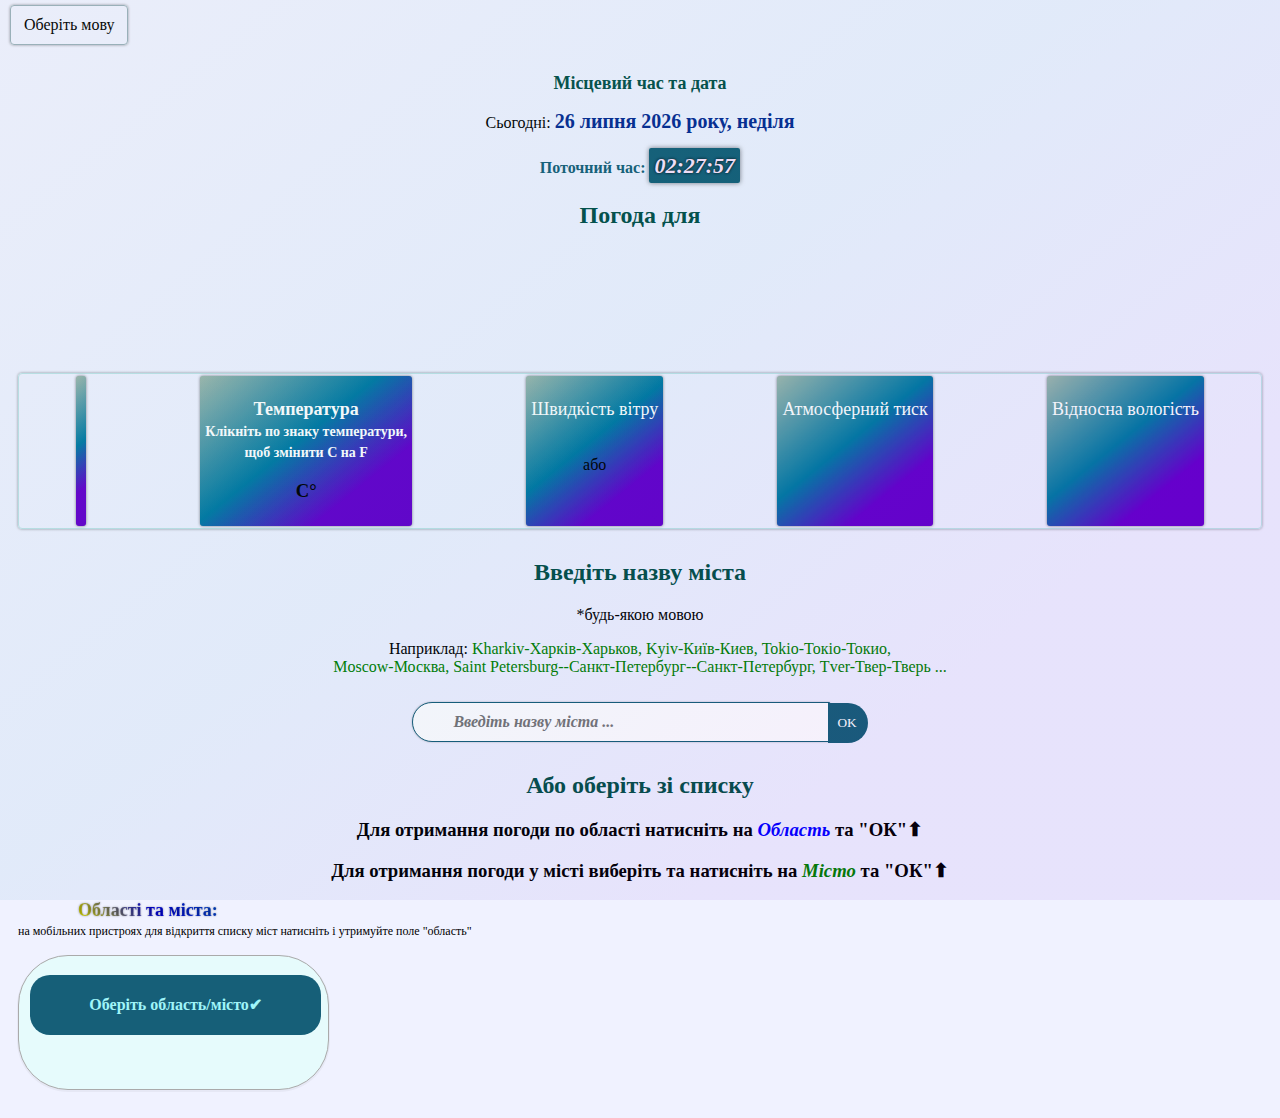
==== index_ua.html @ 48e8ec30 "Init" ====
<!DOCTYPE html>
<html lang="uk-UA">
<head>
  <meta charset="UTF-8">
  <meta name="viewport" content="width=device-width, initial-scale=1">
  <link rel="stylesheet" href="style.css">
  <link rel="stylesheet" href="https://unpkg.com/leaflet@1.5.1/dist/leaflet.css">
<script src="https://unpkg.com/leaflet@1.5.1/dist/leaflet.js"></script>   
<title>Прогноз погоди 4 дні українська</title>
</head>
<body id="B">
<div id="p_prldr"><div class="contpre"><span class="svg_anm"></span></div></div>

<div id="local">
<ul class="select3"><span id="sel">Оберіть мову</span>
<li class="first1"><a href=" ">Українська<img style="float:right" src="flag_ukraina.jpg" width="40" height="20"/><a></li>
<li class="first1"><a href="index_ru.html">Російська<img style="float:right" src="flag_rossiya.jpg" width="40" height="20"/></a></li>
</ul>
<div class="jumbotron">
    <h2  style="font-size:18px !important;">Місцевий час та дата</h2>
	<p>Сьогодні: <strong><span id="date"></span></strong></p>
    <p id="timeOuT">Поточний час: <strong><span id="time"></span></strong></p>
  
 <h2 >Погода для</h2>
      <p><span  id="city-text" style="font-size:22px;color:#0f3961;"></span><br>
      <span id="city-text2"></span><br>
     <span id="city-text3"></span><br>
     <span id="city-text4"></span><br>
     <span id="city-text5"></span><br>
     <span id="city-text6"></span></p>
 </div>
<div class="row">
        <div  id="weather">
          <img src="" id="weatherImg" class="center-block">
          <h3 id="weather-text" style="color:#FF66FF;"></h3>
        </div>
        <div  id="temp">
          <h3  style="font-size:18px !important;color:#fff;">Температура<br><span style="font-size: 14px;">Клікніть по знаку температури,<br> щоб змінити C на F</span></h3>
          <h3><span id="temp-text"></span> <span id="tempMode">C&deg</span></h3>
        </div>
        <div id="wind">
          <p style="font-size:18px !important;color:#fff;">Швидкість вітру</p>
          <p id="wind-text" style="font-size:16px !important;"></p>
<br>або<br>
		  <p id="wind-text2" style="font-size:16px !important;"></p>

        </div>
 <div class="col-md-4" id="pressure">
          <p style="font-size:18px !important;color:#fff;">Атмосферний тиск</p>
          <p id="wind-text3" style="font-size:16px !important;"></p>
        </div>
<div class="col-md-4" id="humidity">
          <p style="font-size:18px !important;color:#fff;">Відносна вологість</p>
          <p id="wind-text4" style="font-size:16px !important;"></p>

        </div> 
</div> 

<div class="left">
<div id="pole">
<h2>Введіть назву міста</h2>
<p>*будь-якою мовою</p>
 <p>Наприклад: <span style="color:green; font-size:16px;">Kharkiv-Харків-Харьков, Kyiv-Київ-Киев, Tokio-Токіо-Токио, <br>Moscow-Москва, Saint Petersburg--Санкт-Петербург--Санкт-Петербург, Tver-Твер-Тверь ...</span></p>
 <input type="text" value="" id="city" placeholder="Введіть назву міста ..."/>
 <button id="cityB" onclick="showDateTime();">OK</button>
<h2>Або оберіть зі списку</h2> 
<h3>Для отримання погоди по області натисніть на <span style='color:blue'><em>Область</em></span> та "ОК"&#11014;</h3>
<h3>Для отримання погоди у місті виберіть та натисніть на <span style='color:green'><em>Місто</em></span> та "ОК"&#11014;</h3>
</div>
<div><p> <span style="max-width: 255px; margin-left:60px;font-size:18px;font-weight:bold;margin-bottom:2px;background: linear-gradient(45deg, yellow 3%, blue 55%, #0a5fda);
  -webkit-background-clip: text;
  -webkit-text-fill-color: transparent;
  color: #0B2349;text-shadow:0 0 2px rgba(0,0,0,0.4);">Області та міста:</span><br><span style="font-size:12px;">на мобільних пристроях для відкриття списку міст натисніть і утримуйте поле "облaсть"</span></p></div>
<div class="select4"><ul  class="select" name="cityes"><div id="titl">Oберіть область/місто&#10004;</div>
    <p id="1" style="opacity:0;">0</p>
	<li class="first"><span value="Винницкая область" class="k">Вінницька обл.</span>
	     <ul id="select2">Міста
		   <li ><span class="s" value="Bar, UA">Бар</span></li>
		   <li ><span class="s" value="Bershad’, UA">Бершадь</span></li>
		   <li ><span class="s" value="Vinnytsya, UA">Вінниця</span></li>
		   <li ><span class="s" value="Haysyn, UA">Гайсин</span></li>
		   <li ><span class="s" value="Hnivan, UA">Гнівань</span></li>
		   <li ><span class="s" value="Zhmerynka, UA">Жмеринка</span></li>
		   <li ><span class="s" value="Illintsi, UA">Іллінці</span></li>
		   <li ><span class="s" value="Koziatyn, UA">Козятин</span></li>
		   <li ><span class="s" value="Ladyzhyn, UA">Ладижин</span></li>
		   <li ><span class="s" value="Lypovets, UA">Липовець</span></li>
		   <li ><span class="s" value="Mohyliv-Podilskyi, UA">Могилів-Подільський</span></li>
		   <li ><span class="s" value="Nemyriv, UA">Немирів</span></li>
		   <li ><span class="s" value="Pohrebyshche, UA">Погребище</span></li>
		   <li ><span class="s" value="Tulchyn, UA">Тульчин</span></li>
		   <li ><span class="s" value="	Khmilnyk, UA">Хмільник</span></li>
		   <li ><span class="s" value="Sharhorod, UA">Шаргород</span></li>
		   <li ><span class="s" value="Yampil, UA">Ямпіль</span></li>
		 </ul>		
	</li>
	<li class="first"><span value="Волынская область" class="k">Волинська обл.</span>
	     <ul id="select2">Міста
		   <li ><span class="s" value="Berestechko, UA">Берестечко</span></li>
		   <li ><span class="s" value="Volodymyr-Volynskyi,UA">Володимир-Волинський</span></li>
		   <li ><span class="s" value="Horokhiv, UA">Горохів</span></li>
		   <li ><span class="s" value="Kamin-Kashyrskyi, UA">Камінь-Каширський</span></li>
		   <li ><span class="s" value="Kivertsi, UA">Ківерці</span></li>
		   <li ><span class="s" value="Kovel, UA">Ковель</span></li>
		   <li ><span class="s" value="Lutsk, UA">Луцьк</span></li>
		   <li ><span class="s" value="Lyuboml, UA">Любомль</span></li>
		   <li ><span class="s" value="Novovolynsk, UA">Нововолинськ</span></li>
		   <li ><span class="s" value="Rozhyshche, UA">Рожище</span></li>
		   <li ><span class="s" value="Stara vyzhivka, UA">Стара Вижівка</span></li>
		   <li ><span class="s" value="Ustyluh, UA">Устилуг</span></li>
		   <li ><span class="s" value="Chatsk, UA">Шацьк</span></li>
		 </ul>		
	</li>
	<li class="first"><span value="Dnipropetrovska Oblast'" class="k">Дніпропетровська обл.</span>
	     <ul id="select2">Міста
		   <li ><span class="s" value="Apostolove, UA">Апостолове</span></li>
		   <li ><span class="s" value="Verkhivtseve, UA">Верхівцеве</span></li>
		   <li ><span class="s" value="Verkhnodniprovsk,UA">Верхньодніпровськ</span></li>
		   <li ><span class="s" value="Vilnohirsk, UA">Вільногірськ</span></li>
		   <li ><span class="s" value="Dnipropetrovsk">Дніпро</span></li>
		   <li ><span class="s" value="Zhovti Vody, UA">Жовті Води</span></li>
		   <li ><span class="s" value="Zelenodolsk, UA">Зеленодольськ</span></li>
		   <li ><span class="s" value="Dniprodzerzhynsk, UA">Кам'янське</span></li>
		   <li ><span class="s" value="Kryvyi Rih, UA">Кривий Ріг</span></li>
		   <li ><span class="s" value="Marhanets, UA">Марганець</span></li>
		   <li ><span class="s" value="Nikopol, UA">Нікополь</span></li>
		   <li ><span class="s" value="Novomoskovsk, UA">Новомосковськ</span></li>
		   <li ><span class="s" value="Pokrov, UA">Покров</span></li>
		   <li ><span class="s" value="Pavlohrad, UA">Павлоград</span></li>
		   <li ><span class="s" value="Pereshchepyne, UA">Перещепине</span></li>
		   <li ><span class="s" value="Pershotravensk, UA">Першотравенськ</span></li>
		   <li ><span class="s" value="Pidhorodne, UA">Підгородне</span></li>
		   <li ><span class="s" value="Piatykhatky, UA">П'ятихатки</span></li>
		   <li ><span class="s" value="Synelnykove, UA">Синельникове</span></li>
		   <li ><span class="s" value="Ternivka, UA">Тернівка</span></li>
		   <li ><span class="s" value="Tomakivka, UA">Томаківка</span></li>
		 </ul>	
	</li>
    <li class="first"><span value="Донецкая область" class="k">Донецька обл.</span>
	     <ul id="select2">Міста
		   <li ><span class="s" value="Avdiivka, UA">Авдіївка</span></li>
		   <li ><span class="s" value="Amvrosiivka, UA">Амвросіївка</span></li>
		   <li ><span class="s" value="Bakhmut, UA">Бахмут</span></li>
		   <li ><span class="s" value="Belitskoye, UA">Білицьке</span></li>
		   <li ><span class="s" value="Bilozerske, UA">Білозерське</span></li>
		   <li ><span class="s" value="Bunhe, UA">Бунге</span></li>
		   <li ><span class="s" value="Volnovakha, UA">Волноваха</span></li>
		   <li ><span class="s" value="Vuhlehirsk, UA">Вуглегірськ</span></li>
		   <li ><span class="s" value="Vuhledar, UA">Вугледар</span></li>
		   <li ><span class="s" value="Horlivka, UA">Горлівка</span></li>
		   <li ><span class="s" value="Hirnyk, UA">Гірник</span></li>
		   <li ><span class="s" value="Debaltseve, UA">Дебальцеве</span></li>
		   <li ><span class="s" value="Dobropillia, UA">Добропілля</span></li>
		   <li ><span class="s" value="Dokuchaievsk, UA">Докучаєвськ</span></li>
		   <li ><span class="s" value="Donetsk, UA">Донецьк</span></li>
		   <li ><span class="s" value="Druzhkivka, UA">Дружківка</span></li>
		   <li ><span class="s" value="Yenakiieve, UA">Єнакієве</span></li>
		   <li ><span class="s" value="Zhdanivka, UA">Жданівка</span></li>
		   <li ><span class="s" value="Zalizne, UA">Залізне</span></li>
		   <li ><span class="s" value="Zuhres, UA">Зугрес</span></li>
		   <li ><span class="s" value="Synelnykove, UA">Іловайськ</span></li>
		   <li ><span class="s" value="Ternivka, UA">Кальмиуське</span></li>
		   <li ><span class="s" value="Kostiantynivka, UA">Костянтинівка</span></li>
		   <li ><span class="s" value="Kramatorsk, UA">Краматорськ</span></li>
		   <li ><span class="s" value="Krasnohorivka, UA">Красногорівка</span></li>
		   <li ><span class="s" value="Kurakhove, UA">Курахове</span></li>
		   <li ><span class="s" value="Lyman, UA">Лиман</span></li>
		   <li ><span class="s" value="Makiivka, UA">Макіївка</span></li>
		   <li ><span class="s" value="Mariupol, UA">Маріуполь</span></li>
		   <li ><span class="s" value="Marinka, UA">Мар’їнка</span></li>
		   <li ><span class="s" value="Myrnohrad, UA">Мирноград</span></li>
		   <li ><span class="s" value="Mospyne, UA">Моспине</span></li>
		   <li ><span class="s" value="Mykolayivka, UA">Миколаївка</span></li>
		   <li ><span class="s" value="Novoazovsk, UA">Новоазовськ</span></li>
		   <li ><span class="s" value="Novohrodivka, UA">Новогродівка</span></li>
		   <li ><span class="s" value="Pokrovsk, UA">Покровськ</span></li>
		   <li ><span class="s" value="Rodynske, UA">Родинське</span></li>
		   <li ><span class="s" value="Svitlodarsk, UA">Світлодарськ</span></li>
		   <li ><span class="s" value="Sviatohirsk, UA">Святогірськ</span></li>
		   <li ><span class="s" value="Siversk, UA">Сіверськ</span></li>
		   <li ><span class="s" value="Selydove, UA">Селидове</span></li>
		   <li ><span class="s" value="Sloviansk, UA">Слов’янськ</span></li>
		   <li ><span class="s" value="Snizhne, UA">Сніжне</span></li>
		   <li ><span class="s" value="Soledar, UA">Соледар</span></li>
		   <li ><span class="s" value="Starobesheve, UA">Саробешево</span></li>
		   <li ><span class="s" value="Toretsk, UA">Торецьк</span></li>
		   <li ><span class="s" value="Ukrainsk, UA">Українськ</span></li>
		   <li ><span class="s" value="Khartsyzk, UA">Харцизьк</span></li>
		   <li ><span class="s" value="Khrestivka, UA">Хрестівка</span></li>
		   <li ><span class="s" value="Chasiv Yar, UA">Часів Яр</span></li>
		   <li ><span class="s" value="Chystiakove, UA">Чистякове</span></li>
		   <li ><span class="s" value="Shakhtarsk, UA">Шахтарськ</span></li>
		   <li ><span class="s" value="Yasynuvata, UA">Ясинувата</span></li>
		 </ul>	
	</li>
    <li class="first"><span value="Житомирская область" class="k">Житомирська обл.</span>
	     <ul id="select2">Міста
		   <li ><span class="s" value="Andrushivka, UA">Андрушівка</span></li>
		   <li ><span class="s" value="Baranivka, UA">Баранівка</span></li>
		   <li ><span class="s" value="Berdychiv, UA">Бердичів</span></li>
		   <li ><span class="s" value="Zhytomyr, UA">Житомир</span></li>
		   <li ><span class="s" value="Korosten, UA">Коростень</span></li>
		   <li ><span class="s" value="Korostyshiv, UA">Коростишів</span></li>
		   <li ><span class="s" value="Malyn, UA">Малин</span></li>
		   <li ><span class="s" value="Novohrad-Volynskyi, UA">Новоград-Волинський</span></li>
		   <li ><span class="s" value="Ovruch, UA">Овруч</span></li>
		   <li ><span class="s" value="Olevsk, UA">Олевськ</span></li>
		   <li ><span class="s" value="Radomyshl, UA">Радомишль</span></li>
		   <li ><span class="s" value="Chudniv, UA">Чуднів</span></li>
		 </ul>	
	</li>
    <li class="first"><span value="Закарпатская область" class="k">Закарпатська обл.</span>
	    <ul id="select2">Міста
		   <li ><span class="s" value="Berehove, UA">Берегове</span></li>
		   <li ><span class="s" value="Vynohradiv, UA">Виноградів</span></li>
		   <li ><span class="s" value="Irshava, UA">Іршава</span></li>
		   <li ><span class="s" value="Mukacheve, UA">Мукачеве</span></li>
		   <li ><span class="s" value="Perechyn, UA">Перечин</span></li>
		   <li ><span class="s" value="Rakhiv, UA">Рахів</span></li>
		   <li ><span class="s" value="Svalyava, UA">Свалява</span></li>
		   <li ><span class="s" value="Tiachiv, UA">Тячів</span></li>
		   <li ><span class="s" value="Uzhhorod, UA">Ужгород</span></li>
		   <li ><span class="s" value="Khust, UA">Хуст</span></li>
		   <li ><span class="s" value="Chop, UA">Чоп</span></li>
		 </ul>	
	</li>
    <li class="first"><span value="Запорожская область" class="k">Запорізька обл.</span>
	     <ul id="select2">Міста
		   <li ><span class="s" value="Berdiansk, UA">Бердянськ</span></li>
		   <li ><span class="s" value="Vasylivka, UA">Василівка</span></li>
		   <li ><span class="s" value="Vilniansk, UA">Вільнянськ</span></li>
		   <li ><span class="s" value="Hulyaypole, UA">Гуляйполе</span></li>
		   <li ><span class="s" value="Dniprorudne, UA">Дніпрорудне</span></li>
		   <li ><span class="s" value="Zaporizhzhia, UA">Запорі́жжя</span></li>
		   <li ><span class="s" value="Melitopol, UA">Мелітополь</span></li>
		   <li ><span class="s" value="Molochansk, UA">Молочанськ</span></li>
		   <li ><span class="s" value="Orikhiv, UA">Оріхів</span></li>
		   <li ><span class="s" value="Polohy, UA">Пологи</span></li>
		   <li ><span class="s" value="Prymorsk, UA">Приморськ</span></li>
		   <li ><span class="s" value="Tokmak, UA">Токмак</span></li>
		   <li ><span class="s" value="Enerhodar, UA">Енергодар</span></li>
		 </ul>	
	</li>
    <li class="first"><span value="Ивано-Франковская область" class="k">Івано-Франківська обл.</span>
	     <ul id="select2">Міста
		   <li ><span class="s" value="Bolekhiv, UA">Болехів</span></li>
		   <li ><span class="s" value="Burshtyn, UA">Бурштин</span></li>
		   <li ><span class="s" value="Galich, UA">Галич</span></li>
		   <li ><span class="s" value="Horodenka, UA">Городенка</span></li>
		   <li ><span class="s" value="Dolyna, UA">Долина</span></li>
		   <li ><span class="s" value="Ivano-Frankivsk, UA">Івано-Франківськ</span></li>
		   <li ><span class="s" value="Kalush, UA">Калуш</span></li>
		   <li ><span class="s" value="Kolomyya, UA">Коломия</span></li>
		   <li ><span class="s" value="Kosiv, UA">Косів</span></li>
		   <li ><span class="s" value="Nadvirna, UA">Надвірна</span></li>
		   <li ><span class="s" value="Rogatin, UA">Рогатин</span></li>
		   <li ><span class="s" value="Sniatyn, UA">Снятин</span></li>
		   <li ><span class="s" value="Tlumach, UA">Тлумач</span></li>
		   <li ><span class="s" value="Tysmenytsya, UA">Тисмениця</span></li>
		   <li ><span class="s" value="Yaremche, UA">Яремче</span></li>
		 </ul>	
	</li>
    <li class="first"><span value="Киевская область" class="k">Київська обл.</span>
	     <ul id="select2">Міста
		   <li ><span class="s" value="Bila Tserkva">Біла Церква</span></li>
		   <li ><span class="s" value="Berezan">Березань</span></li>
		   <li ><span class="s" value="Bohuslav">Богуслав</span></li>
		   <li ><span class="s" value="Boryspil">Бориспіль</span></li>
		   <li ><span class="s" value="Boyarka">Боярка</span></li>
		   <li ><span class="s" value="Brovary, Kyyivs’ka Oblast’, UA">Бровари</span></li>
		   <li ><span class="s" value="Bucha">Буча</span></li>
		   <li ><span class="s" value="Vasylkiv">Васильків</span></li>
		   <li ><span class="s" value="Vyshneve">Вишневе</span></li>
		   <li ><span class="s" value="Vyshhorod">Вишгород</span></li>
		   <li ><span class="s" value="Irpin">Ірпінь</span></li>
		   <li ><span class="s" value="Kaharlyk">Кагарлик</span></li>
		   <li ><span class="s" value="Kyiv">Київ</span></li>
		   <li ><span class="s" value="Myronivka">Миронівка</span></li>
		   <li ><span class="s" value="Obukhiv">Обухів</span></li>
		   <li ><span class="s" value="Pereiaslav-Khmelnytskyi">Переяслав</span></li>
		   <li ><span class="s" value="Pripyat, Kyyivs’ka Oblast’, UA">Прип'ять</span></li>
		   <li ><span class="s" value="Rzhyschiv">Ржищів</span></li>
		   <li ><span class="s" value="Skvyra">Сквира</span></li>
		   <li ><span class="s" value="Slavutich">Славутич</span></li>
		   <li ><span class="s" value="Tarashcha">Тараща</span></li>
		   <li ><span class="s" value="Tetiiv">Тетіїв</span></li>
		   <li ><span class="s" value="Uzyn">Узин</span></li>
		   <li ><span class="s" value="Ukrainka">Українка</span></li>
		   <li ><span class="s" value="Fastiv">Фастів</span></li>
		   <li ><span class="s" value="Chornobyl">Чорнобиль</span></li>
		   <li ><span class="s" value="Yahotyn">Яготин</span></li>
		 </ul>	
	</li>
    <li class="first"><span value="Кировоградская область" class="k">Кіровоградська обл.</span>
	     <ul id="select2">Міста
		   <li ><span class="s" value="Oleksandriia, UA">Олександрія</span></li>
		   <li ><span class="s" value="Blahovishchenske, UA">Благовіщенське</span></li>
		   <li ><span class="s" value="Bobrynets, IUA">Бобринець</span></li>
		   <li ><span class="s" value="Hayvoron, UA">Гайворон</span></li>
		   <li ><span class="s" value="Dolynska, UA">Долинська</span></li>
		   <li ><span class="s" value="Znamianka, UA">Знам’янка</span></li>
		   <li ><span class="s" value="Kropyvnytskyi, UA">Кропивницький</span></li>
		   <li ><span class="s" value="Mala Vyska, UA">Мала Виска</span></li>
		   <li ><span class="s" value="Novomyrhorod, UA">Новомиргород</span></li>
		   <li ><span class="s" value="Novoukrayinka, UA">Новоукраїнка</span></li>
		   <li ><span class="s" value="Pomichna, UA">Помічна</span></li>
		   <li ><span class="s" value="Svitlovodsk, UA">Світловодськ</span></li>
		 </ul>	
	</li>
    <li class="first"><span value="Луганская область" class="k">Луганська обл.</span>
	     <ul id="select2">Міста
		   <li ><span class="s" value="Oleksandrivsk, UA">Олександрівськ</span></li>
		   <li ><span class="s" value="Almazna, UA">Алмазна</span></li>
		   <li ><span class="s" value="Alchevsk, UA">Алчевськ</span></li>
		   <li ><span class="s" value="Antratsit, UA">Антрацит</span></li>
		   <li ><span class="s" value="Khrustalne, UA">Боково-Хрустальне</span></li>
		   <li ><span class="s" value="Bryanka, UA">Брянка</span></li>
		   <li ><span class="s" value="Chervonopartizansk, UA">Вознесенівка</span></li>
		   <li ><span class="s" value="Holubivka, UA">Голубівка</span></li>
		   <li ><span class="s" value="Hirske, UA">Гірське</span></li>
		   <li ><span class="s" value="Sverdlovsk, UA">Довжанськ</span></li>
		   <li ><span class="s" value="Zymohiria, UA">Зимогір’я</span></li>
		   <li ><span class="s" value="Zolote, UA">Золоте</span></li>
		   <li ><span class="s" value="Zorynsk, UA">Зоринськ</span></li>
		   <li ><span class="s" value="Irmino, UA">Ірміно</span></li>
		   <li ><span class="s" value="Kadiivka, UA">Кадіївка</span></li>
		   <li ><span class="s" value="Artemivsk, UA">Кипуче</span></li>
		   <li ><span class="s" value="Kreminna, UA">Кремінна</span></li>
		   <li ><span class="s" value="Lysychansk, UA">Лисичанськ</span></li>
		   <li ><span class="s" value="Luhansk, UA">Луганськ</span></li>
		   <li ><span class="s" value="Lutuhyne, UA">Лутугине</span></li>
		   <li ><span class="s" value="Miusynsk, UA">Міусинськ</span></li>
		   <li ><span class="s" value="Molodohvardiysk, UA">Молодогвардійськ</span></li>
		   <li ><span class="s" value="Novodruzhesk, UA">Новодружеськ</span></li>
		   <li ><span class="s" value="Pervomaisk, UA">Первомайськ</span></li>
		   <li ><span class="s" value="Perevalsk, UA">Перевальськ</span></li>
		   <li ><span class="s" value="Petrovske, UA">Петрово-Красносілля</span></li>
		   <li ><span class="s" value="Popasnaya, UA">Попасна</span></li>
		   <li ><span class="s" value="Pryvillya, UA">Привілля</span></li>
		   <li ><span class="s" value="Rovenki, UA">Ровеньки</span></li>
		   <li ><span class="s" value="Rubizhne, UA">Рубіжне</span></li>
		   <li ><span class="s" value="Svatove, UA">Сватове</span></li>
		   <li ><span class="s" value="Krasnodon, UA">Сорокине</span></li>
		   <li ><span class="s" value="Sievierodonetsk, UA">Сєвєродонецьк</span></li>
		   <li ><span class="s" value="Starobilsk, UA">Старобільськ</span></li>
		   <li ><span class="s" value="Sukhodilsk, UA">Суходільськ</span></li>
		   <li ><span class="s" value="Schastia, UA">Щастя</span></li>
		   <li ><span class="s" value="Khrustalne, UA">Хрустальний</span></li>
		 </ul>	
	</li>
    <li class="first"><span  value="Львовская область" class="k">Львівська обл.</span>
	     <ul id="select2">Міста
		   <li ><span class="s" value="Belz, UA">Белз</span></li>
		   <li ><span class="s" value="Bibrka, UA">Бібрка</span></li>
		   <li ><span class="s" value="Boryslav, UA">Борислав</span></li>
		   <li ><span class="s" value="Brody, UA">Броди</span></li>
		   <li ><span class="s" value="Velyki Mosty, UA">Великі Мости</span></li>
		   <li ><span class="s" value="Vynnyky, UA">Винники</span></li>
		   <li ><span class="s" value="Hlyniany, UA">Глиняни</span></li>
		   <li ><span class="s" value="Horodok, UA">Городок</span></li>
		   <li ><span class="s" value="Dobromyl, UA">Добромиль</span></li>
		   <li ><span class="s" value="Drogobych, UA">Дрогобич</span></li>
		   <li ><span class="s" value="Dublyany, UA">Дубляни</span></li>
		   <li ><span class="s" value="Zhydachiv, UA">Жидачів</span></li>
		   <li ><span class="s" value="Zhovkva, UA">Жовква</span></li>
		   <li ><span class="s" value="Zolochiv, UA">Золочів</span></li>
		   <li ><span class="s" value="Komarno, UA">Комарно</span></li>
		   <li ><span class="s" value="Lviv, UA">Львів</span></li>
		   <li ><span class="s" value="Morshin, UA">Моршин</span></li>
		   <li ><span class="s" value="Mostyska, UA">Мостиська</span></li>
		   <li ><span class="s" value="Mykolaiv, UA">Миколаїв</span></li>
		   <li ><span class="s" value="Novoiavorivsk, UA">Новояворівськ</span></li>
		   <li ><span class="s" value="Novyi Kalyniv, UA">Новий Калинів</span></li>
		   <li ><span class="s" value="Novyi Rozdil, UA">Новий Розділ</span></li>
		   <li ><span class="s" value="Peremyshliany, UA">Перемишляни</span></li>
		   <li ><span class="s" value="Pustomyty, UA">Пустомити</span></li>
		   <li ><span class="s" value="Rava-Ruska, UA">Рава-Руська</span></li>
		   <li ><span class="s" value="Radekhiv, UA">Радехів</span></li>
		   <li ><span class="s" value="Rudki, UA">Рудки</span></li>
		   <li ><span class="s" value="Sambir, UA">Самбір</span></li>
		   <li ><span class="s" value="Skole, UA">Сколе</span></li>
		   <li ><span class="s" value="Sokal, UA">Сокаль</span></li>
		   <li ><span class="s" value="Sosnivka, UA">Соснівка</span></li>
		   <li ><span class="s" value="Staryi Sambir, UA">Старий Самбір</span></li>
		   <li ><span class="s" value="Stebnik, UA">Стебник</span></li>
		   <li ><span class="s" value="Stryi, UA">Стрий</span></li>
		   <li ><span class="s" value="Sudovaya Vishnya, UA">Судова Вишня</span></li>
		   <li ><span class="s" value="Truskavets, UA">Трускавець</span></li>
		   <li ><span class="s" value="Turka, UA">Турка</span></li>
		   <li ><span class="s" value="Uhniv, UA">Угнів</span></li>
		   <li ><span class="s" value="Khodoriv, UA">Ходорів</span></li>
		   <li ><span class="s" value="Khyriv, UA">Хирів</span></li>
		   <li ><span class="s" value="Chervonograd, UA">Червоноград</span></li>
		   <li ><span class="s" value="Yavoriv, UA">Яворів</span></li>
		 </ul>	
	</li>
    <li class="first"><span value="Николаевская область" class="k">Миколаївська обл.</span>
	     <ul id="select2">Міста
		   <li ><span class="s" value="Arbuzynka, UA">Арбузинка</span></li>
		   <li ><span class="s" value="Bashtanka, UA">Баштанка</span></li>
		   <li ><span class="s" value="Berezanka, UA">Березанка</span></li>
		   <li ><span class="s" value="Bereznehuvate, UA">Березнеговате</span></li>
		   <li ><span class="s" value="Bratske, UA">Братське</span></li>
		   <li ><span class="s" value="Veselynove, UA">Веселинове</span></li>
		   <li ><span class="s" value="Voznesensk, UA">Вознесенськ</span></li>
		   <li ><span class="s" value="Vradiyivka, UA">Врадіївка</span></li>
		   <li ><span class="s" value="Domanivka, UA">Доманівка</span></li>
		   <li ><span class="s" value="Yelanets’, UA">Єланець</span></li>
		   <li ><span class="s" value="Kazanka, UA">Казанка</span></li>
		   <li ><span class="s" value="Kryve Ozero, UA">Криве Озеро</span></li>
		   <li ><span class="s" value="Mykolaiv, UA">Миколаїв</span></li>
		   <li ><span class="s" value="Nova Odesa, UA">Нова Одеса</span></li>
		   <li ><span class="s" value="Novyy Buh, UA">Новий Буг</span></li>
		   <li ><span class="s" value="Ochakiv, UA">Очаків</span></li>
		   <li ><span class="s" value="Pervomaysk, Mykolayivs’ka Oblast’, UA">Первомайськ</span></li>
		   <li ><span class="s" value="Snihurivka, UA">Снігурівка</span></li>
		   <li ><span class="s" value="Yuzhnoukrainsk, UA">Южноукраїнськ</span></li>
		 </ul>	
	</li>
    <li class="first"><span value="Одесская область" class="k">Одеська обл.</span>
	     <ul id="select2">Міста
		   <li ><span class="s" value="Ananiv, UA">Ананьїв</span></li>
		   <li ><span class="s" value="Artsyz, UA">Арциз</span></li>
		   <li ><span class="s" value="Balta, UA">Балта</span></li>
		   <li ><span class="s" value="Bilhorod-Dnistrovskyi, UA">Білгород-Дністровський</span></li>
		   <li ><span class="s" value="Bilyayivka, UA">Біляївка</span></li>
		   <li ><span class="s" value="Berezіvka, UA">Березівка</span></li>
		   <li ><span class="s" value="Bolhrad, UA">Болград</span></li>
		   <li ><span class="s" value="Vylkove, UA">Вилкове</span></li>
		   <li ><span class="s" value="Izmayil, UA">Ізмаїл</span></li>
		   <li ><span class="s" value="Kiliia, UA">Кілія</span></li>
		   <li ><span class="s" value="Kodyma, UA">Кодима</span></li>
		   <li ><span class="s" value="Odessa, UA">Одеса</span></li>
		   <li ><span class="s" value="Podilsk, UA">Подільськ</span></li>
		   <li ><span class="s" value="Rozdilna, UA">Роздільна</span></li>
		   <li ><span class="s" value="Reni, UA">Рені</span></li>
		   <li ><span class="s" value="Tatarbunary, UA">Татарбунари</span></li>
		   <li ><span class="s" value="Teplodar, UA">Теплодар</span></li>
		   <li ><span class="s" value="Illichivsk, UA">Чорноморськ</span></li>
		   <li ><span class="s" value="Yuzhne, UA">Южне</span></li>
		 </ul>	
	</li>	
    <li class="first"><span value="Полтавская область" class="k">Полтавська обл.</span>
	     <ul id="select2">Міста
		   <li ><span class="s" value="Hadyach, UA">Гадяч</span></li>
		   <li ><span class="s" value="Hlobyne, UA">Глобине</span></li>
		   <li ><span class="s" value="Komsomolsk, UA">Горішні Плавні</span></li>
		   <li ><span class="s" value="Hrebinka, UA">Гребінка</span></li>
		   <li ><span class="s" value="Zavodske, UA">Заводське</span></li>
		   <li ><span class="s" value="Zinkiv, UA">Зіньків</span></li>
		   <li ><span class="s" value="Karlivka, UA">Карлівка</span></li>
		   <li ><span class="s" value="Kobelyaky, UA">Кобеляки</span></li>
		   <li ><span class="s" value="Kremenchuk, UA">Кременчук</span></li>
		   <li ><span class="s" value="Lokhvytsya, UA">Лохвиця</span></li>
		   <li ><span class="s" value="Lubny, UA">Лубни</span></li>
		   <li ><span class="s" value="Myrhorod, UA">Миргород</span></li>
		   <li ><span class="s" value="Pyryatyn, UA">Пирятин</span></li>
		   <li ><span class="s" value="Poltava, UA">Полтава</span></li>
		   <li ><span class="s" value="Khorol, UA">Хорол</span></li>
		 </ul>	
	</li>	     	    
	<li class="first"><span  value="Rivnens’ka Oblast’" class="k">Рівненська обл.</span>
	     <ul id="select2">Міста
		   <li ><span class="s" value="Berezne, UA">Березне</span></li>
		   <li ><span class="s" value="Dubno, UA">Дубно</span></li>
		   <li ><span class="s" value="Dubrovytsya, UA">Дубровиця</span></li>
		   <li ><span class="s" value="Zdolbuniv, UA">Здолбунів</span></li>
		   <li ><span class="s" value="Korets, UA">Корець</span></li>
		   <li ><span class="s" value="Kostopil, UA">Костопіль</span></li>
		   <li ><span class="s" value="Kuznetsovsk, UA">Вараш</span></li>
		   <li ><span class="s" value="Ostroh, UA">Острог</span></li>
		   <li ><span class="s" value="Radyvyliv, UA">Радивилів</span></li>
		   <li ><span class="s" value="Rivne, UA">Рівне</span></li>
		   <li ><span class="s" value="Sarny, UA">Сарни</span></li>
		 </ul>	
	</li>			
    <li class="first"><span value="Сумская область" class="k">Сумська обл.</span>
	     <ul id="select2">Міста
		   <li ><span class="s" value="Okhtyrka, UA">Охтирка</span></li>
		   <li ><span class="s" value="Bilopillya, UA">Білопілля</span></li>
		   <li ><span class="s" value="Buryn, UA">Буринь</span></li>
		   <li ><span class="s" value="Vorozhba, UA">Ворожба</span></li>
		   <li ><span class="s" value="Hlukhiv, UA">Глухів</span></li>
		   <li ><span class="s" value="Druzhba, UA">Дружба</span></li>
		   <li ><span class="s" value="Konotop, UA">Конотоп</span></li>
		   <li ><span class="s" value="Krolevets, UA">Кролевець</span></li>
		   <li ><span class="s" value="Lebedyn, UA">Лебедин</span></li>
		   <li ><span class="s" value="Putyvl, UA">Путивль</span></li>
		   <li ><span class="s" value="Romny, UA">Ромни</span></li>
		   <li ><span class="s" value="Seredyna-Buda, UA">Середина-Буда</span></li>
		   <li ><span class="s" value="Sumy, UA>Суми</span></li>
		   <li ><span class="s" value="Trostianets, UA">Тростянець</span></li>
		   <li ><span class="s" value="Shostka, UA">Шостка</span></li>
		 </ul>	
	</li>
    <li class="first"><span value="Тернопольская область" class="k">Тернопільська обл.</span>
	     <ul id="select2">Міста
		   <li ><span class="s" value="Berezhany, UA">Бережани</span></li>
           <li ><span class="s" value="Borshchiv, UA">Борщів</span></li>
		   <li ><span class="s" value="Buchach, UA">Бучач</span></li>
		   <li ><span class="s" value="Zalishchyky, UA">Заліщики</span></li>
		   <li ><span class="s" value="Zbarazh, UA">Збараж</span></li>
		   <li ><span class="s" value="Zboriv, UA">Зборів</span></li>
		   <li ><span class="s" value="Kopychyntsi, UA">Копичинці</span></li>
		   <li ><span class="s" value="Kremenets, UA">Кременець</span></li>
		   <li ><span class="s" value="Lanivtsi, UA">Ланівці</span></li>
		   <li ><span class="s" value="Monastyryska, UA">Монастириська</span></li>
		   <li ><span class="s" value="Pidhaytsi, UA">Підгайці</span></li>
		   <li ><span class="s" value="Pochaiv, UA">Почаїв</span></li>
		   <li ><span class="s" value="Skalat, UA">Скалат</span></li>
		   <li ><span class="s" value="Terebovlya, UA">Теребовля</span></li>
		   <li ><span class="s" value="Ternopil, UA">Тернопіль</span></li>
		   <li ><span class="s" value="Khorostkiv, UA">Хоростків</span></li>
		   <li ><span class="s" value="Chortkiv, UA">Чортків</span></li>
		   <li ><span class="s" value="Shumsk, UA">Шумськ</span></li>
		 </ul>	
	</li>
	<li class="first"><span value="Харьковская область" class="k">Харківська обл.</span>
	     <ul id="select2">Міста
	       <li ><span class="s" value="Balakliia, UA">Балаклія</span></li>
           <li ><span class="s" value="Barvinkove, UA">Барвінкове</span></li>
           <li ><span class="s" value="Bohodukhiv, UA">Богодухів</span></li>
           <li ><span class="s" value="Valky, UA">Валки</span></li>
           <li ><span class="s" value="Vovchansk, UA">Вовчанськ</span></li>
           <li ><span class="s" value="Derhachi, UA">Дергачі</span></li>
           <li ><span class="s" value="Zmiyev, UA">Зміїв</span></li>
           <li ><span class="s" value="Izium, UA">Ізюм</span></li>
           <li ><span class="s" value="Chervonograd, UA">Червоноград</span></li>
           <li ><span class="s" value="Kupiansk, UA">Куп'янськ</span></li>
           <li ><span class="s" value="Lozova, UA">Лозова</span></li>
           <li ><span class="s" value="Lyubotyn, UA">Люботин</span></li>
           <li ><span class="s" value="Merefa, UA">Мерефа</span></li>
           <li ><span class="s" value="Pervomaiskyi, UA">Первомайський</span></li>
           <li ><span class="s" value="Pivdenne, UA">Південне</span></li>
           <li ><span class="s" value="Kharkiv, UA">Харків</span></li>
           <li ><span class="s" value="Chuhuiv, UA">Чугуїв</span></li>
		 </ul>
    </li>
    <li class="first"><span value="Херсонская область" class="k">Херсонська обл.</span>
	     <ul id="select2">Міста
			<li ><span class="s" value="Oleshky, UA">Олешки</span></li>	
			<li ><span class="s" value="Beryslav, UA">Берислав</span></li>
			<li ><span class="s" value="Bilozerka, UA">Білозерка</span></li>
			<li ><span class="s" value="Velyka Lepetykha, UA">Велика Лепетиха</span></li>
			<li ><span class="s" value="Velyka Oleksandrivka, UA">Велика Олександрівка</span></li>
			<li ><span class="s" value="Verkhniy Rohachyk, UA">Верхній Рогачик</span></li>
			<li ><span class="s" value="Vysokopillia, UA">Високопілля</span></li>
			<li ><span class="s" value="Henichesk, UA">Генічеськ</span></li>
			<li ><span class="s" value="Hola Prystan, UA">Гола Пристань</span></li>
			<li ><span class="s" value="Hornostayivka, UA">Горностаївка</span></li>
			<li ><span class="s" value="Kalanchak, UA">Каланчак</span></li>
			<li ><span class="s" value="Kakhovka, UA">Каховка</span></li>
			<li ><span class="s" value="Nyzhni Sirohozy, UA">Нижні Сірогози</span></li>
			<li ><span class="s" value="Nova Kakhovka, UA">Нова Каховка</span></li>
			<li ><span class="s" value="Novovorontsovka, UA">Нововоронцовка</span></li>
			<li ><span class="s" value="Novotroitske, UA">Новотроїцьке</span></li>
			<li ><span class="s" value="Skadovsk, UA">Скадовськ</span></li>
			<li ><span class="s" value="Chaplynka, UA">Чаплинка</span></li>
			<li ><span class="s" value="Tavriisk, UA">Таврійськ</span></li>
			<li ><span class="s" value="Kherson, UA">Херсон</span></li>
        </ul>			
	</li>
	<li class="first"><span value="Хмельницкая область" class="k">Хмельницька обл.</span>
	     <ul id="select2">Міста
			<li ><span class="s" value="Volochysk, UA">Волочиськ</span></li>
            <li ><span class="s" value="Horodok, Khmel’nyts’ka Oblast’, UA">Городок</span></li>
            <li ><span class="s" value="Derazhnya, UA">Деражня</span></li>
            <li ><span class="s" value="Dunaivtsi, UA">Дунаївці</span></li>
            <li ><span class="s" value="Iziaslav, UA">Ізяслав</span></li>
            <li ><span class="s" value="Kamieniec Podolski, UA">Кам'янець-Подільський</span></li>
            <li ><span class="s" value="Krasyliv, UA">Красилів</span></li>
            <li ><span class="s" value="Netishyn, UA">Нетішин</span></li>
            <li ><span class="s" value="Polonne, UA">Полонне</span></li>
            <li ><span class="s" value="Slavuta, UA">Славута</span></li>
            <li ><span class="s" value="Starokostiantyniv, UA">Старокостянтинів</span></li>
            <li ><span class="s" value="Khmelnytskyy, UA">Хмельницький</span></li>
            <li ><span class="s" value="Shepetivka, UA">Шепетівка</span></li>
        </ul>			
	</li>
    <li class="first"><span value="Черкасская область" class="k">Черкаська обл.</span>
	    <ul id="select2">Міста
			<li ><span class="s" value="Vatutine, UA">Ватутіне</span></li>
            <li ><span class="s" value="Horodyshche, Cherkas’ka Oblast’, UA">Городище</span></li>
            <li ><span class="s" value="Zhashkiv, UA">Жашків</span></li>
            <li ><span class="s" value="Zvenyhorodka, UA">Звенигородка</span></li>
            <li ><span class="s" value="Zolotonosha, UA">Золотоноша</span></li>
            <li ><span class="s" value="Kamianka, UA">Кам'янка</span></li>
            <li ><span class="s" value="Kaniv, UA">Канів</span></li>
            <li ><span class="s" value="Korsun-Shevchenkivskyi, UA">Корсунь-Шевченківський</span></li>
			<li ><span class="s" value="Monastyryshche, UA">Монастирище</span></li>
			<li ><span class="s" value="Smila, UA">Сміла</span></li>
			<li ><span class="s" value="Uman, UA">Умань</span></li>
			<li ><span class="s" value="Khrystynivka, UA">Христинівка</span></li>
			<li ><span class="s" value="Cherkasy, UA">Черкаси</span></li>
			<li ><span class="s" value="Chyhyryn, UA">Чигирин</span></li>
			<li ><span class="s" value="Shpola, UA">Шпола</span></li>
        </ul>	
	</li>
    <li class="first"><span value="Черновицкая область" class="k">Чернівецька обл.</span>
	     <ul id="select2">Міста
	       <li ><span class="s" value="Vashkivtsi, Chernivets’ka Oblast’, UA">Вашківці</span></li>
           <li ><span class="s" value="Vyzhnytsia, UA">Вижниця</span></li>
           <li ><span class="s" value="Hertsa, UA">Герца</span></li>
           <li ><span class="s" value="Zastavna, UA">Заставна</span></li>
           <li ><span class="s" value="Kitsman, UA">Кіцмань</span></li>
           <li ><span class="s" value="Novodnistrovsk, UA">Новодністровськ</span></li>
           <li ><span class="s" value="Novoselytsya, UA">Новоселиця</span></li>
           <li ><span class="s" value="Sokyriany, Chernivets’ka Oblast’, UA">Сокиряни</span></li>
           <li ><span class="s" value="Storozhynets, UA">Сторожинець</span></li>
           <li ><span class="s" value="Khotyn, UA">Хотин</span></li>
           <li ><span class="s" value="Chernivtsi, UA">Чернівці</span></li>
		 </ul>
	</li>
	<li class="first"><span value="Черниговская область" class="k">Чернігівська обл.</span>
	     <ul id="select2">Міста
	       <li ><span class="s" value="Baturyn, UA">Батурин</span></li>
           <li ><span class="s" value="Bakhmach, UA">Бахмач</span></li>
           <li ><span class="s" value="Bobrovytsya, UA">Бобровиця</span></li>
           <li ><span class="s" value="Borzna, UA">Борзна</span></li>
           <li ><span class="s" value="Horodnya, Chernihivs’ka Oblast’, UA">Городня</span></li>
           <li ><span class="s" value="Ichnia, UA">Ічня</span></li>
           <li ><span class="s" value="Koryukivka, UA">Корюківка</span></li>
           <li ><span class="s" value="Mena, UA">Мена</span></li>
           <li ><span class="s" value="Nizhyna, UA">Ніжин</span></li>
           <li ><span class="s" value="Novhorod-Siverskyi, UA">Новгород-Сіверський</span></li>
           <li ><span class="s" value="Nosivka, UA">Носівка</span></li>
           <li ><span class="s" value="Oster, UA">Остер</span></li>
           <li ><span class="s" value="Pryluky, UA">Прилуки</span></li>
           <li ><span class="s" value="Semenivka, UA">Семенівка</span></li>
           <li ><span class="s" value="Shchors, UA">Сновск</span></li>
           <li ><span class="s" value="Chernihiv, UA">Чернігів</span></li> 
		 </ul>
	</li>
    
	
	
    
    	
   </ul></div>

<div class="text-center" style="width:90%;margin-left:5%; background: url('cloud1_result.webp');"><span id="OUT1">Ви обрали: </span><span id="selected"></span><br><em><span id="selected2"></span><span id="adress"></span></em><br><span id="OUT11">Прогноз на 4 дні</span><br><span id="cityC"></span></div>	
	<div id="tablo">
        <div class="day">
			  <img src="" id="tmp24"/><br>
			 <p id="day21">В даний час</p>
			 <div id="demo27"></div>
			 <div id="demo125"></div>
			 <div id="demo26"></div>
			 <div id="demo24"></div>
		</div>	
		<div class="day">
			  <img id="tmp4"/><br>
			  <div id="demo71"></div>
			 <p id="day1"></p>
			 <div id="demo7"></div>
			 <div id="demo5" ></div>
			 <div id="demo6"></div>
			 <div id="demo4"></div>
		</div>

		<div class="day">
			   <img id="tmp5"/><br>
			    <div id="demo72"></div>
			 <p id="day2"></p>
			 <div id="demo10"></div>
			 <div id="demo11"></div>
			 <div id="demo8"></div>
			 <div id="demo9"></div>
		</div> 

		<div class="day">
			   <img id="tmp6"/><br>
			   <div id="demo73"></div>
			 <p id="day3"></p>
			 <div id="demo14"></div>
			 <div id="demo15"></div>
			 <div id="demo12"></div>
			 <div id="demo13"></div>
		</div> 

		<div class="day">
			   <img id="tmp7"/><br>
			   <div id="demo74"></div>
			 <p id="day4"></p>
			 <div id="demo18"></div>
			 <div id="demo19"></div>
			 <div id="demo16"></div>
			 <div id="demo17"></div>
		</div>
  
<p class ="p" style="width:100%;">Карта <a href ="https://leafletjs.com/" target="_blank">Leaflet</a> з точних координат з використанням API <a href="https://nominatim.org/" target="_blank"> Nominatim</a><br> (якщо отриман однозначний результату)<br></p>  
  <div id="map2" style="height:500px;width:80%;"></div>
<div id="mapsShow" style="border-radius:4px;box-shadow: 0 0 5px rgba(0,0,0,0.5); overflow: hidden; margin: 15px auto; width: 100%;">
<p>Фрейм <a href ="https://www.openstreetmap.org/copyright" target="_blank">OpenStreetMap</a> при множині виборі<br>з точних координат з використанням API <a href="https://nominatim.org/" target="_blank"> Nominatim</a></p>
<iframe scrolling="no" seamless="seamless" src="" sandbox="allow-same-origin || allow-top-navigation || allow-forms || allow-scripts" style="border: 0px none; margin-left: 0px; height: 812px; margin-top: 0px; margin-bottom: -110px;width: 100%;div {display:none;}">Ваш браузер не підтримує вбудовані фрейми!
</iframe> 
  </div>
  		
  </div>
  </div>


<script src="https://code.jquery.com/jquery-1.11.1.min.js"></script>
<script src="js5_ua.js"></script>
<script>
$( ".select3" ).click(function(){ 
	    $( "li").slideToggle('fast'); 
	  });
</script>
</body>
</html>
---- style.css ----
@font-face{
font-family: 'Old Standard TT', serif;
src: url('./fonts/Old_Standard_TT/OldStandardTT-Regular.ttf');
font-weight: normal;
font-style: normal;
display:swap;
}
* {
	font-family: 'Old Standard TT', serif;
}
#p_prldr{
position: fixed;
left: 0;
top: 0;
right:0;
bottom:0;
background-image: linear-gradient(141deg, #9fb8ad 0%, #027aa3 45%, #6600CC 75%);
z-index: 30;}
 
ul {
list-style-type:none;	
} 
.contpre{
width: 250px;
height: 100px;
position: absolute;
left: 50%;top: 48%;
margin-left:-125px;
margin-top:-75px;
color:#fff;
font-size:40px;
letter-spacing:-2px;
text-align:center;
line-height:35px;
} 
#p_prldr .svg_anm {
position: absolute;
width: 41px;
height: 41px;
background: url(tail-spin.svg) center center no-repeat;
background-size:41px;    
margin: -16px 0 0 -16px;}


h2{
color:#044f48;
}
#timeOuT {
	line-height: 1.5;
	color:#165f78;
	font-weight:bold;
}
#date {
font-size:20px;
color:#062b91;
}
#time {
background: #165f78;	
margin-top:5px;
font-style:italic;
color:#fce3fb;
text-shadow: 0 0 3px #000000;
font-size:22px !important;
padding: 5px;
border-radius: 2px;
box-shadow: 0 0 5px rgba(0,0,0,0.5);	
}
#city-text2, #city-text3, #city-text4, #city-text5, #city-text6 {
color:#384cff;
}
#B {	
	background:#f0f2ff;
}

#weather, #temp, #wind ,#pressure, #humidity {
	padding:5px;
	border-radius:3px;
	box-shadow: 0 0 3px rgba(0,0,0,0.5);
	background:#fff;
	margin:2px;
	background-image: linear-gradient(141deg, #9fb8ad 0%, #027aa3 45%, #6600CC 75%);
}
.day {
	 border-radius:4px;
	 box-shadow: 0 0 10px rgba(0,0,0,0.5);
	 text-align:center;
	 padding:20px;
	 margin-bottom: 20px;
	 width:auto;
 }
 .day, #demo{
     background-image: linear-gradient(141deg, #9fb8ad 0%, #027aa3 45%, #6600CC 75%);
} 
#tablo{
    display: none;
    flex-flow: row wrap;
    align-items: stretch;
    justify-content: space-around;
 }
 #map2 {
	border-radius:4px;
	box-shadow: 0 0 5px rgba(0,0,0,0.5);
	height:500px;
	width:80%;
	margin-left:auto;
	margin-right:auto;
 }
#local,.row {
display: flex;
    flex-flow: row wrap;
    align-items: stretch;
    justify-content: space-around;	
}
.row {
 border:1px solid #bee3e6;
 border-radius: 4px;
box-shadow: 0 0 3px rgba(0,0,0,0.4); 
}
#tempMode {
cursor:pointer;	
}
.jumbotron {
	margin-top:50px;
}
.jumbotron, .row, #pole{
 text-align:center;
}
.jumbotron, .row, .left {
width:100%;
margin-bottom: 10px; 
margin-left: 10px; 
margin-right: 10px; 
}
#day1, #day2, #day3, #day4,#day21 {
	font-size:1.8em;
	color:#e8ffe8;
	text-shadow: 0 0 5px #070707;
 } 
#demo7, #demo6, #demo10, #demo8, #demo14, #demo12, #demo18, #demo16,#demo27,#demo26, #wind-text3, #wind-text, #wind-text2, #wind-text4 {
    font-size:.8em;
	color:#ff80ff;
 }
#demo5, #demo11, #demo15, #demo19,#demo125 {
    font-size:1.3em;
	color:#6fa7f7;
 }
#demo4, #demo9, #demo13, #demo17,#demo24 {
    font-size:1.3em;
	color:#ff00bb;
 }
 input{
  font-size:16px;
  font-weight:bold;
  font-style:italic;
  border: solid 1px #165f78;
  outline: 0;
  width: 30%;
  height: 36px;
  border-top-left-radius: 50px;
  border-bottom-left-radius: 50px;
  padding-left: 40px;
  margin: 10px 0px;
  box-shadow: 0 0 2px rgba(0,0,0,0.3); 
  z-index: 9999999;
}
input[type=button], input[type=submit], input[type=reset] {
  background-color: #4CAF50;
  border: none;
  color: white;
  padding: 16px 32px;
  text-decoration: none;
  margin: 4px 2px;
  cursor: pointer;
}
#cityB{
  height: 40px;
  width: 40px;
  border: solid 2px #165f78;
  border-left: none;
  outline: 0;
  border-top-right-radius: 50px;
  border-bottom-right-radius: 50px;
  padding-right: 5px;
  margin-left:-6px;
  background: #165f78;
  color: #fff;
}
#cityB:hover {
 background:#153330;
 color: #c4fff9;
 box-shadow: 0 0 1px 3px rgba(16, 199, 59, .7);
}
#cityB:active {
 background:#b0f5ee;
 color: #153330;
 box-shadow:  0 0 10px rgba(0, 0, 0, .7) inset;
}
img {
 opacity:0.8;	
}
.text-center {
  display:none;  
  font-family:Open Sans;
  font-size:22px;
  color: #ffffff;
  text-shadow: 1px 1px 2px black, 0 0 1em #ffffff;
  text-align:center;
  margin-top:5px;
  border-radius: 4px;
  box-shadow: 0 0 3px rgba(0,0,0,0.4); 
 }

#cityC {
 color:#8df2a1;
 font-size:22px;
 padding:10px;
}

#1 {
 opacity:0;	
}
i {
 z-index:99999;
}
.p {
 margin-left:5px;
 font-style:italic;
 color:#083399; 
}
.select4 { 
  display: block; 
  font-size: 14px;  
  font-family: sans-serif; 
  font-weight: 600; 
  color: #000d09; 
  background:inherit;    
  width: 100%; 
  box-sizing: border-box; 
  margin-bottom: 10px;  
 -moz-appearance: none;
 -webkit-appearance: none;
  appearance: none;    
  cursor:pointer;
  list-style:none;
  z-index:9999 !important;  
}
.select { 
  display: block; 
  font-size: 14px;  
  font-family: sans-serif; 
  font-weight: 600; 
  color: #000d09; 
  line-height: 1.4; 
  padding: .6em 1.4em .5em .8em;  
  width: 25%; 
  box-sizing: border-box; 
  margin-bottom: 10px; 
  border: 1px solid #aaa;
  box-shadow: 0 1px 0 1px rgba(0,0,0,.04); 
  border-radius: 50px;
 -moz-appearance: none;
 -webkit-appearance: none;
  appearance: none;
  background-color: #e6fbfc; 
  padding-right:67px; 
  cursor:pointer; 
}
#titl {
font-size: 16px;	
background:#165f78;
padding:10px;
border-radius: 20px;
color:#a0f5f9;
font-family: 'Old Standard TT', serif;
text-align:center;
line-height: 2.5;
margin-top: 10px;
margin-right:-60px;
}
#titl:hover, .k:hover {
	background:#153330;
	color: #c4fff9;
	box-shadow: 0 0 1px 3px rgba(16, 199, 59, .7);
}
#titl:active, .k:active {
 background:#b0f5ee;
 color: #153330;
 box-shadow:  0 0 10px rgba(0, 0, 0, .7) inset;
}
.select3 {	
 top:0;
 position:absolute;
 left:10px;
 padding: 10px;
 border: 1px solid #9bb1ba;
 border-radius:4px;
 cursor:pointer;
 list-style-type:none;
 box-shadow: 0 0 3px rgba(0,0,0,0.4);
 margin-top:5px;
}
.select3 a {
 text-decoration:none;
 color:#454a52;
}
.select3 #sel {
	width:100%;
	padding:3px;
	margin:0;	
}
.first1 {
display:none;
line-height: 1.5;
}
.s {
font-style:italic;
color:#20466b;
font-size: 14px;  
}
.k {
line-height: 2.5;	
background:#165f78;
padding:10px;
border-radius: 20px;
color:#a0f5f9;
margin-top:5px;
margin-bottom:5px;
}

.first , .select2 li{
 display:none;
 transition: height 1s, width 1s, padding 1s, visibility 1s, opacity 0.5s ease-out;	
}
#selected2 {
	display:none;
} 
.select:hover { border-color: #888;} 
.select:focus { border-color: #aaa; 
  box-shadow: 0 0 1px 3px rgba(59, 153, 252, .7);
  box-shadow: 0 0 0 3px -moz-mac-focusring; 
  color: #222;
  outline: none; 
} 
.select option { font-weight:normal; } 
 *[dir="rtl"] .select, :root:lang(ar) .select, :root:lang(iw) .select { 
  background-position: left .7em top 50%, 0 0; 
  padding: .6em .8em .5em 1.4em;   
}
@media all and (max-width: 1200px){
	.select {   
  width: 40%; 
  }
}
@media all and (max-width: 900px){
.select {   
  width: 50%; 
  } 
input{
 font-size:12px;
 font-weight:normal;
 font-style:italic;
  border: solid 1px #165f78;
  outline: 0;
  width: 70%;
  height: 30px;
}
button{
  height: 30px;
  width: 30px;
  border: solid 1px #68bcff;
 }
}	 
@media all and (max-width: 600px){
#titl {
   font-size: 14px;
}
.select {   
  width: 80%; 
 }
}
@media all and (max-width: 400px){
.select {   
  width: 100%;
  padding-right:27px;  
 }
#titl {
   font-size: 12px;
   margin-right:-20px;
}
.k {
 font-size: 12px;	
}
input{  
  width: 90%;
  height: 36px;
  border-radius: 50px;  
}
#cityB{  
  width: 90%; 
  border-radius: 50px; 
  padding-right: 0px;
  margin-left:0px;  
 }
}
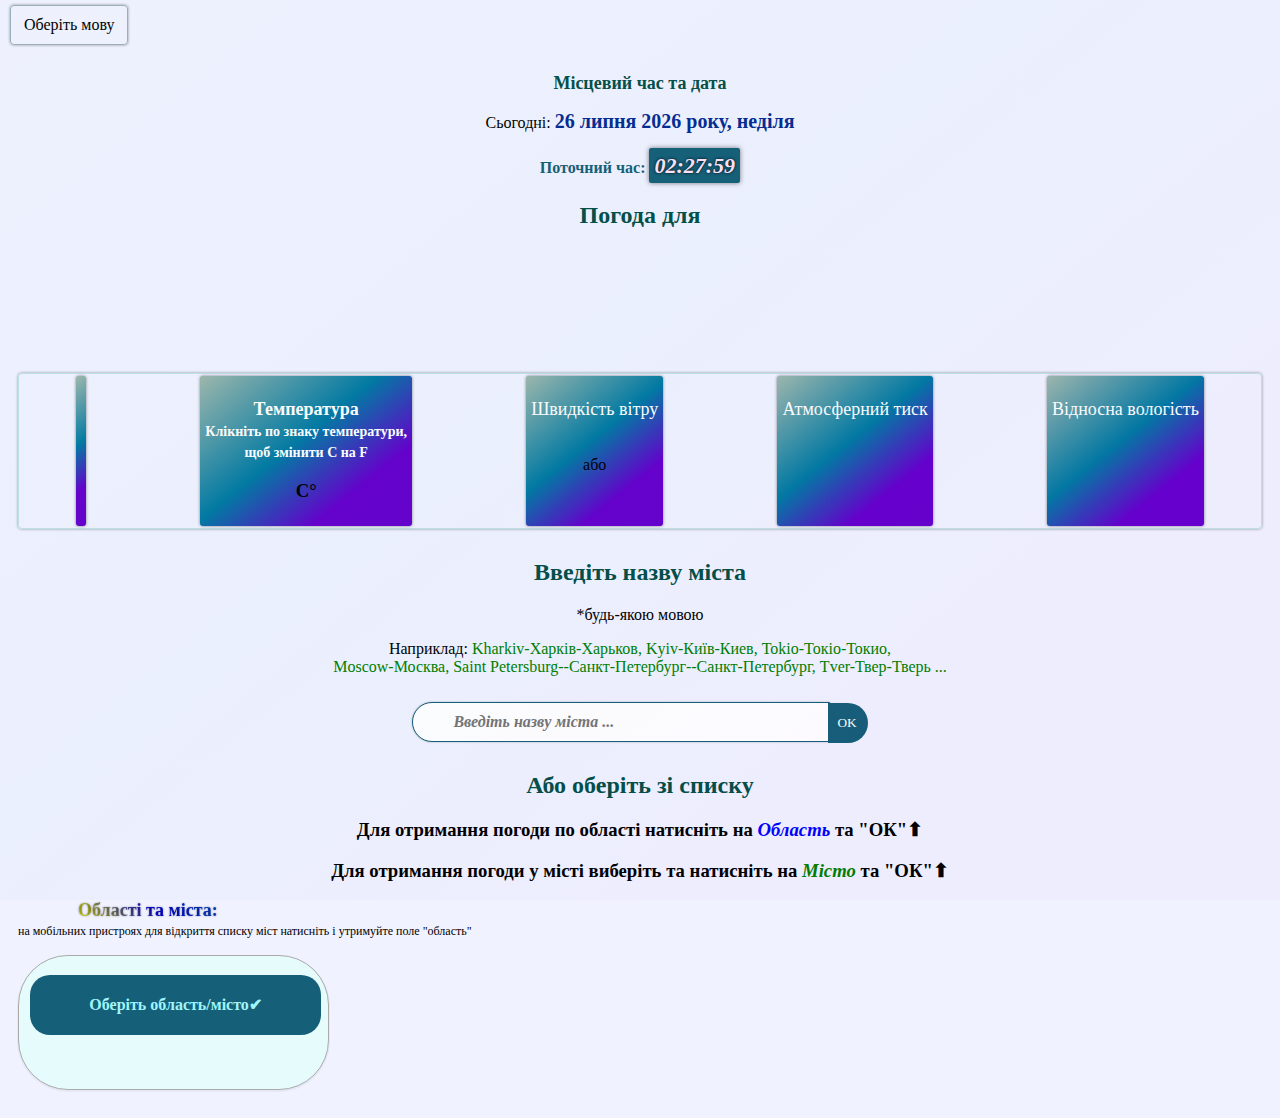
==== commit 35c0416a: "Update index_ua.html" ====
--- a/index_ua.html
+++ b/index_ua.html
@@ -14,7 +14,7 @@
 <div id="local">
 <ul class="select3"><span id="sel">Оберіть мову</span>
 <li class="first1"><a href=" ">Українська<img style="float:right" src="flag_ukraina.jpg" width="40" height="20"/><a></li>
-<li class="first1"><a href="index_ru.html">Російська<img style="float:right" src="flag_rossiya.jpg" width="40" height="20"/></a></li>
+<li class="first1"><a href="index.html">Російська<img style="float:right" src="flag_rossiya.jpg" width="40" height="20"/></a></li>
 </ul>
 <div class="jumbotron">
     <h2  style="font-size:18px !important;">Місцевий час та дата</h2>
@@ -708,4 +708,4 @@
 	  });
 </script>
 </body>
-</html>+</html>
